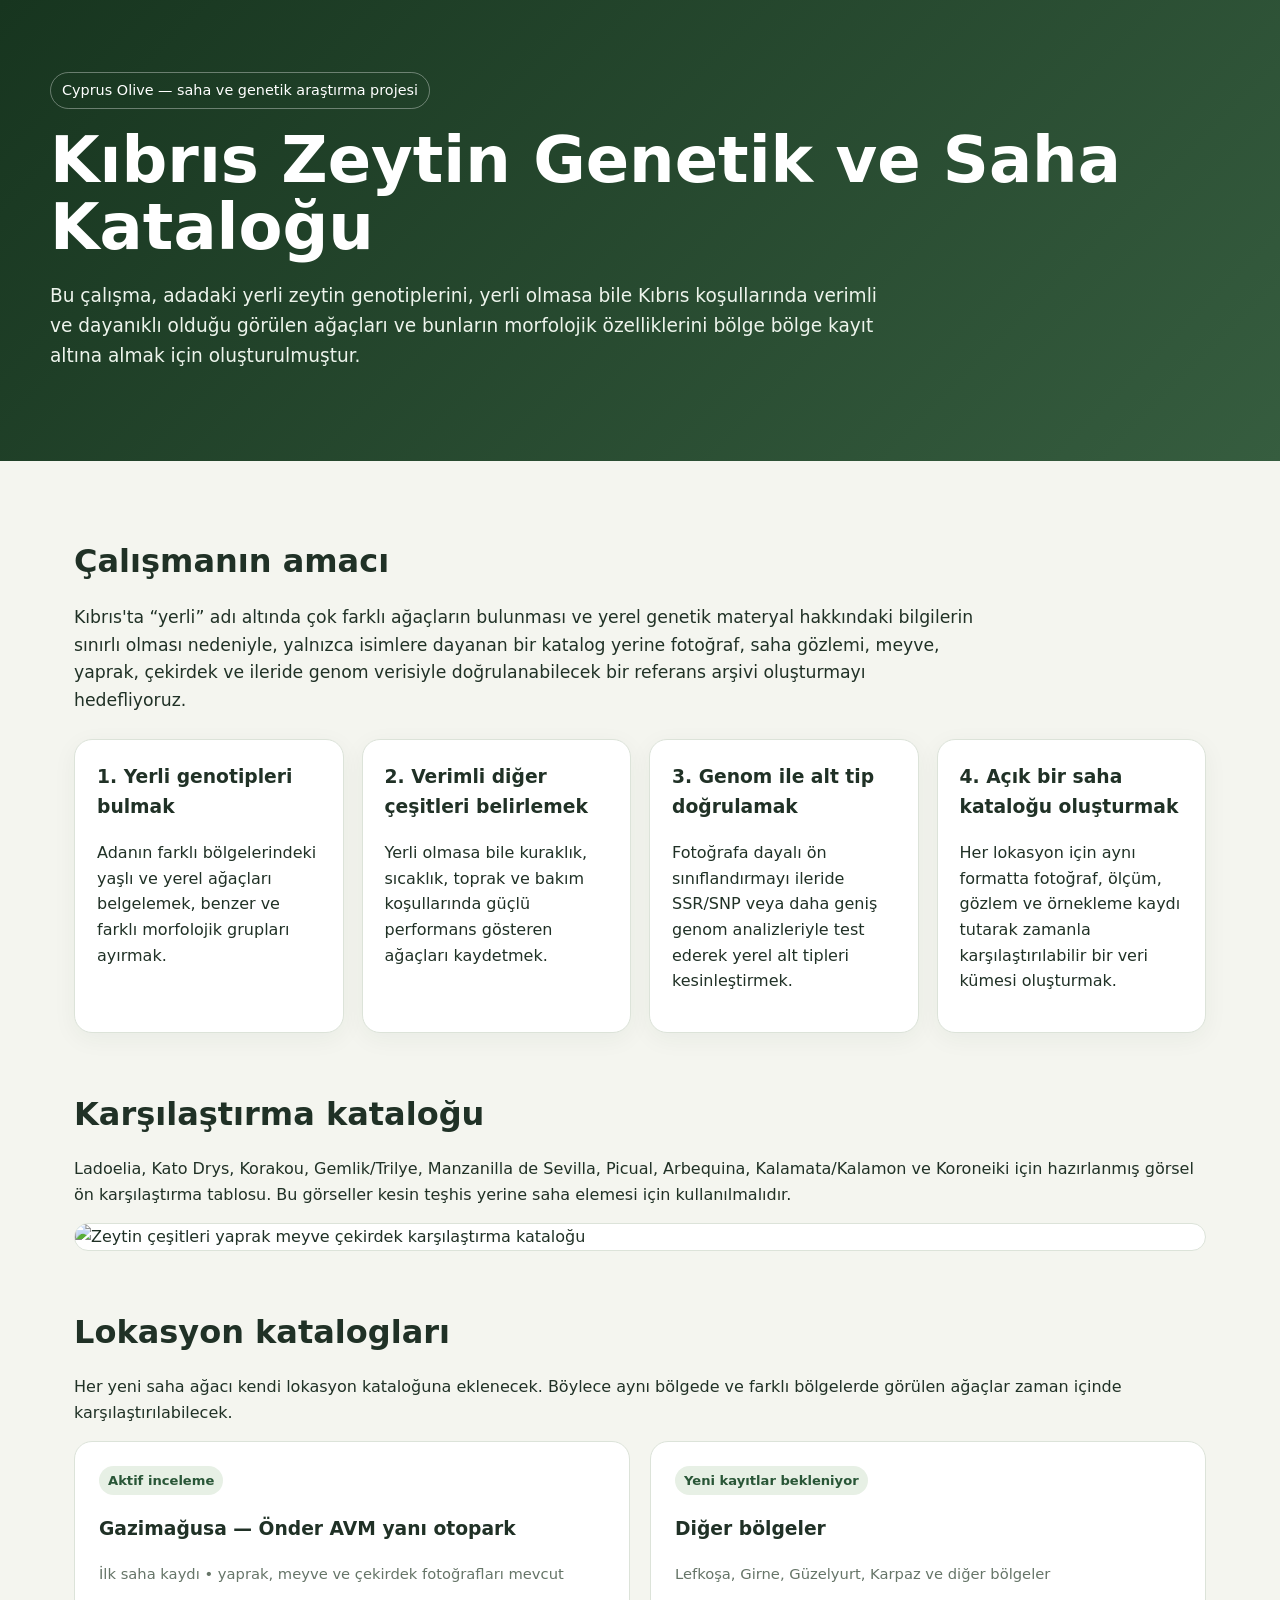
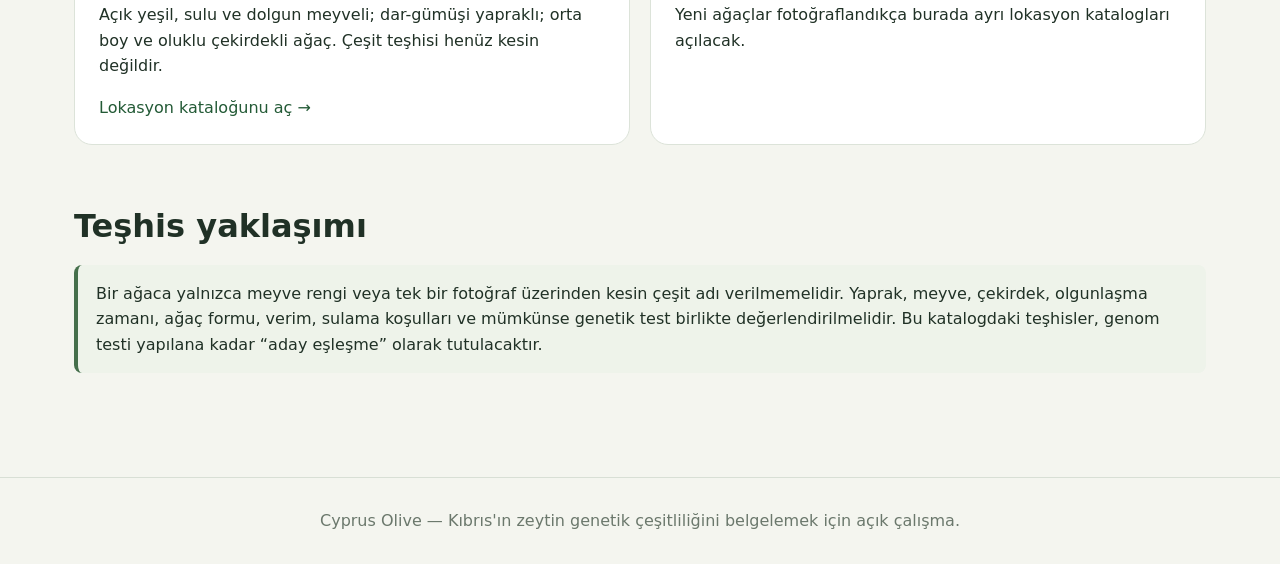
==== web/index.html @ bea218df "Add Turkish project landing page" ====
<!doctype html>
<html lang="tr">
<head>
  <meta charset="utf-8">
  <meta name="viewport" content="width=device-width,initial-scale=1">
  <title>Kıbrıs Zeytin Genetik ve Saha Kataloğu</title>
  <meta name="description" content="Kıbrıs'taki yerli zeytin genotiplerini ve adaya iyi uyum sağlamış verimli diğer çeşitleri belgelemek için saha kataloğu.">
  <link rel="stylesheet" href="styles.css">
</head>
<body>
  <header class="hero">
    <div class="hero-inner">
      <span class="badge">Cyprus Olive — saha ve genetik araştırma projesi</span>
      <h1>Kıbrıs Zeytin Genetik ve Saha Kataloğu</h1>
      <p>Bu çalışma, adadaki yerli zeytin genotiplerini, yerli olmasa bile Kıbrıs koşullarında verimli ve dayanıklı olduğu görülen ağaçları ve bunların morfolojik özelliklerini bölge bölge kayıt altına almak için oluşturulmuştur.</p>
    </div>
  </header>

  <main class="container">
    <section class="section">
      <h2>Çalışmanın amacı</h2>
      <p class="lead">Kıbrıs'ta “yerli” adı altında çok farklı ağaçların bulunması ve yerel genetik materyal hakkındaki bilgilerin sınırlı olması nedeniyle, yalnızca isimlere dayanan bir katalog yerine fotoğraf, saha gözlemi, meyve, yaprak, çekirdek ve ileride genom verisiyle doğrulanabilecek bir referans arşivi oluşturmayı hedefliyoruz.</p>
      <div class="goals">
        <article class="card"><h3>1. Yerli genotipleri bulmak</h3><p>Adanın farklı bölgelerindeki yaşlı ve yerel ağaçları belgelemek, benzer ve farklı morfolojik grupları ayırmak.</p></article>
        <article class="card"><h3>2. Verimli diğer çeşitleri belirlemek</h3><p>Yerli olmasa bile kuraklık, sıcaklık, toprak ve bakım koşullarında güçlü performans gösteren ağaçları kaydetmek.</p></article>
        <article class="card"><h3>3. Genom ile alt tip doğrulamak</h3><p>Fotoğrafa dayalı ön sınıflandırmayı ileride SSR/SNP veya daha geniş genom analizleriyle test ederek yerel alt tipleri kesinleştirmek.</p></article>
        <article class="card"><h3>4. Açık bir saha kataloğu oluşturmak</h3><p>Her lokasyon için aynı formatta fotoğraf, ölçüm, gözlem ve örnekleme kaydı tutarak zamanla karşılaştırılabilir bir veri kümesi oluşturmak.</p></article>
      </div>
    </section>

    <section class="section">
      <h2>Karşılaştırma kataloğu</h2>
      <p>Ladoelia, Kato Drys, Korakou, Gemlik/Trilye, Manzanilla de Sevilla, Picual, Arbequina, Kalamata/Kalamon ve Koroneiki için hazırlanmış görsel ön karşılaştırma tablosu. Bu görseller kesin teşhis yerine saha elemesi için kullanılmalıdır.</p>
      <img class="catalog-image" src="../assets/catalog/karsilastirma-katalogu.svg" alt="Zeytin çeşitleri yaprak meyve çekirdek karşılaştırma kataloğu">
    </section>

    <section class="section" id="lokasyonlar">
      <h2>Lokasyon katalogları</h2>
      <p>Her yeni saha ağacı kendi lokasyon kataloğuna eklenecek. Böylece aynı bölgede ve farklı bölgelerde görülen ağaçlar zaman içinde karşılaştırılabilecek.</p>
      <div class="locations">
        <article class="location-card">
          <span class="status">Aktif inceleme</span>
          <h3>Gazimağusa — Önder AVM yanı otopark</h3>
          <p class="meta">İlk saha kaydı • yaprak, meyve ve çekirdek fotoğrafları mevcut</p>
          <p>Açık yeşil, sulu ve dolgun meyveli; dar-gümüşi yapraklı; orta boy ve oluklu çekirdekli ağaç. Çeşit teşhisi henüz kesin değildir.</p>
          <a href="locations/magusa-onder-avm.html">Lokasyon kataloğunu aç →</a>
        </article>
        <article class="location-card">
          <span class="status">Yeni kayıtlar bekleniyor</span>
          <h3>Diğer bölgeler</h3>
          <p class="meta">Lefkoşa, Girne, Güzelyurt, Karpaz ve diğer bölgeler</p>
          <p>Yeni ağaçlar fotoğraflandıkça burada ayrı lokasyon katalogları açılacak.</p>
        </article>
      </div>
    </section>

    <section class="section">
      <h2>Teşhis yaklaşımı</h2>
      <div class="note">Bir ağaca yalnızca meyve rengi veya tek bir fotoğraf üzerinden kesin çeşit adı verilmemelidir. Yaprak, meyve, çekirdek, olgunlaşma zamanı, ağaç formu, verim, sulama koşulları ve mümkünse genetik test birlikte değerlendirilmelidir. Bu katalogdaki teşhisler, genom testi yapılana kadar “aday eşleşme” olarak tutulacaktır.</div>
    </section>
  </main>
  <footer class="footer">Cyprus Olive — Kıbrıs'ın zeytin genetik çeşitliliğini belgelemek için açık çalışma.</footer>
</body>
</html>
---- web/styles.css ----
*{box-sizing:border-box}body{margin:0;font-family:Inter,system-ui,-apple-system,BlinkMacSystemFont,"Segoe UI",sans-serif;background:#f4f5ef;color:#203126;line-height:1.6}a{color:#235a36;text-decoration:none}a:hover{text-decoration:underline}.hero{background:linear-gradient(135deg,#17351f,#365d3f);color:#fff;padding:72px 24px}.hero-inner,.container{max-width:1180px;margin:0 auto}.hero h1{font-size:clamp(2.2rem,5vw,4.4rem);line-height:1.05;margin:0 0 20px}.hero p{max-width:850px;font-size:1.16rem;color:#edf4ec}.badge{display:inline-block;padding:6px 11px;border:1px solid rgba(255,255,255,.35);border-radius:999px;margin-bottom:18px;font-size:.9rem}.container{padding:48px 24px}.section{margin-bottom:56px}.section h2{font-size:2rem;margin-bottom:12px}.lead{font-size:1.08rem;max-width:900px}.goals{display:grid;grid-template-columns:repeat(auto-fit,minmax(240px,1fr));gap:18px;margin-top:24px}.card{background:#fff;border:1px solid #dce3d9;border-radius:18px;padding:22px;box-shadow:0 6px 24px rgba(27,55,34,.05)}.card h3{margin-top:0}.catalog-image{width:100%;display:block;background:#fff;border:1px solid #dce3d9;border-radius:16px}.locations{display:grid;grid-template-columns:repeat(auto-fit,minmax(280px,1fr));gap:20px}.location-card{background:#fff;border-radius:18px;border:1px solid #dce3d9;padding:24px}.location-card .meta{font-size:.92rem;color:#667568}.status{display:inline-block;background:#e7f0e5;color:#295637;padding:4px 9px;border-radius:999px;font-size:.82rem;font-weight:600}.gallery{display:grid;grid-template-columns:1fr;gap:24px}.gallery img{width:100%;background:#fff;border:1px solid #dce3d9;border-radius:16px}.note{background:#eef3ea;border-left:4px solid #456f4b;padding:16px 18px;border-radius:8px}.footer{border-top:1px solid #d8dfd5;padding:30px 24px;color:#6b786c;text-align:center}@media(max-width:640px){.hero{padding-top:48px}.container{padding:34px 18px}}
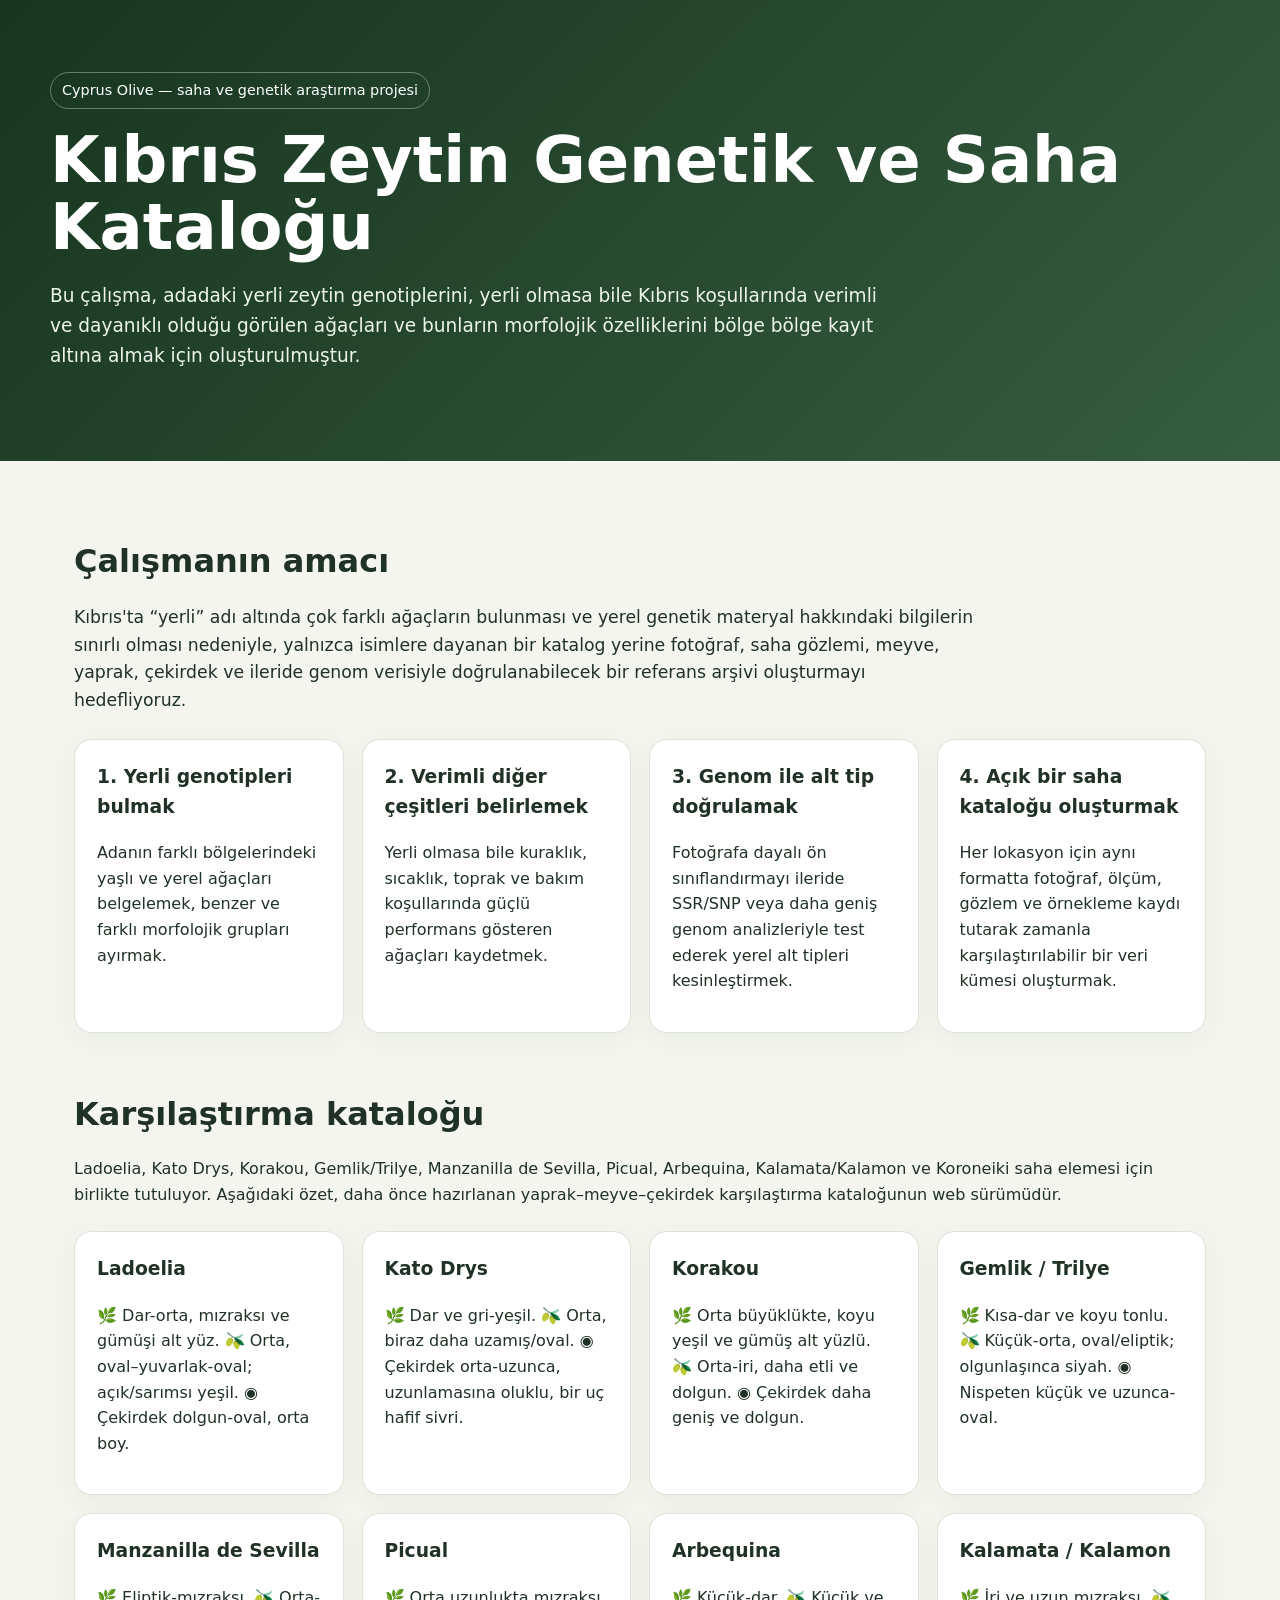
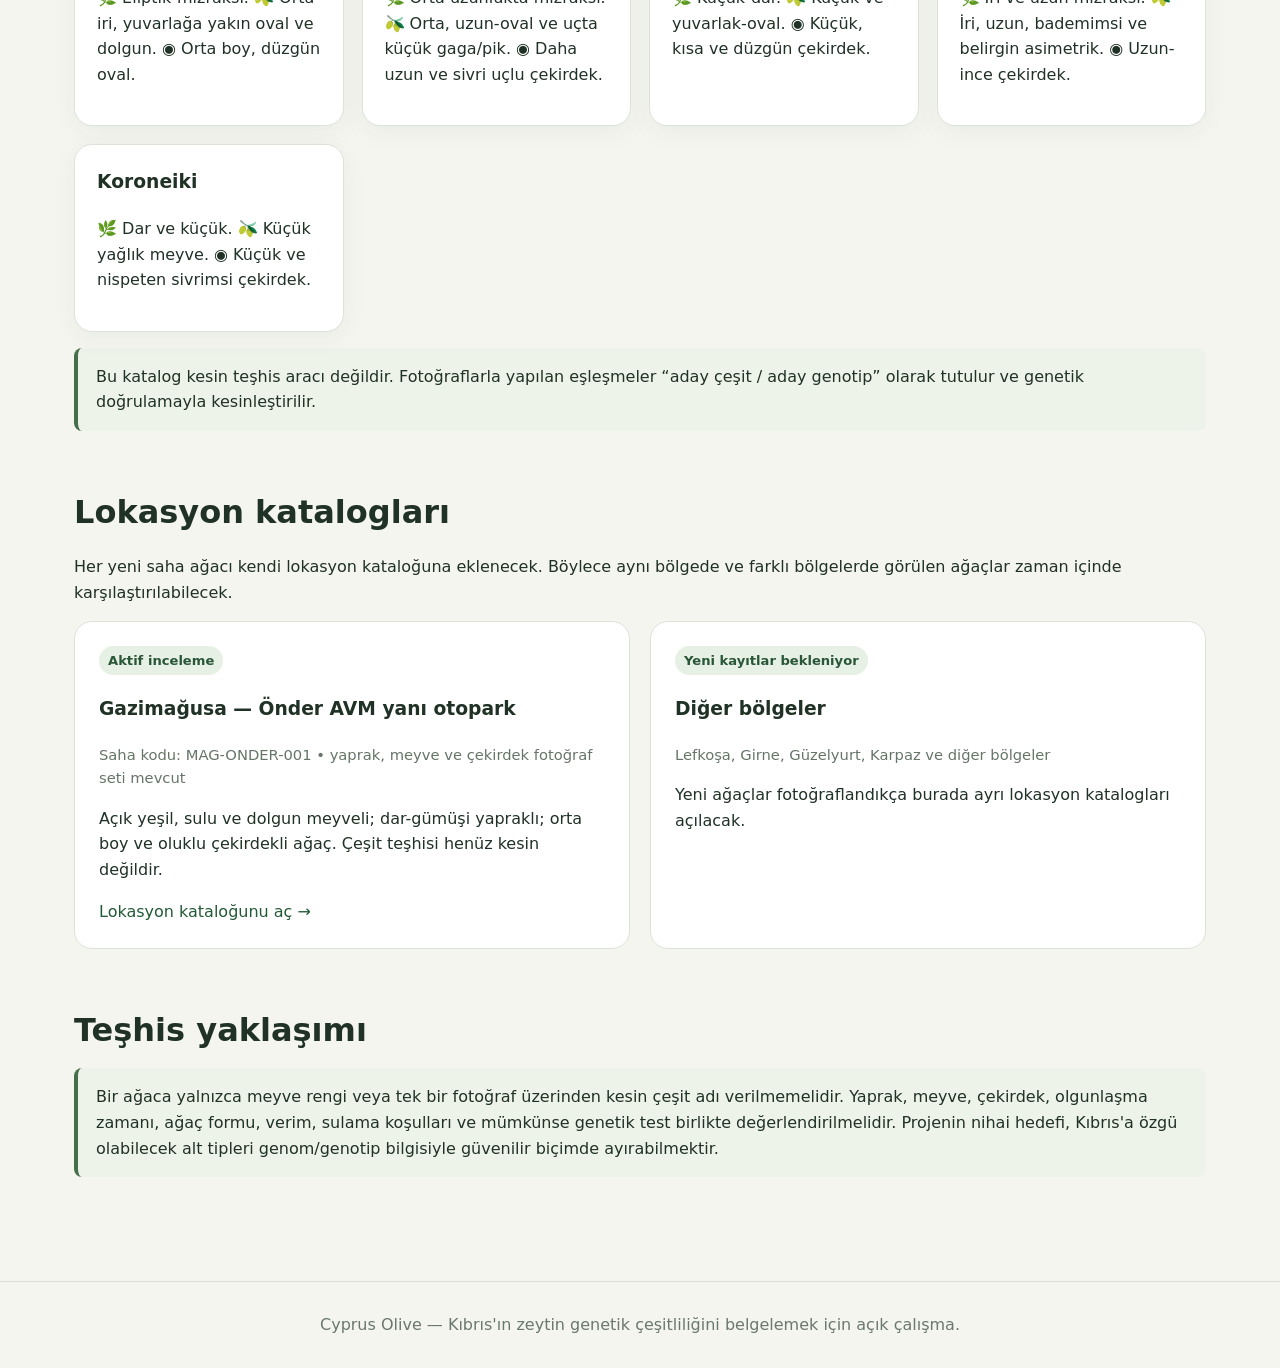
==== commit 1bef3d33: "Embed comparison catalog content in landing page" ====
--- a/web/index.html
+++ b/web/index.html
@@ -30,8 +30,19 @@
 
     <section class="section">
       <h2>Karşılaştırma kataloğu</h2>
-      <p>Ladoelia, Kato Drys, Korakou, Gemlik/Trilye, Manzanilla de Sevilla, Picual, Arbequina, Kalamata/Kalamon ve Koroneiki için hazırlanmış görsel ön karşılaştırma tablosu. Bu görseller kesin teşhis yerine saha elemesi için kullanılmalıdır.</p>
-      <img class="catalog-image" src="../assets/catalog/karsilastirma-katalogu.svg" alt="Zeytin çeşitleri yaprak meyve çekirdek karşılaştırma kataloğu">
+      <p>Ladoelia, Kato Drys, Korakou, Gemlik/Trilye, Manzanilla de Sevilla, Picual, Arbequina, Kalamata/Kalamon ve Koroneiki saha elemesi için birlikte tutuluyor. Aşağıdaki özet, daha önce hazırlanan yaprak–meyve–çekirdek karşılaştırma kataloğunun web sürümüdür.</p>
+      <div class="goals">
+        <article class="card"><h3>Ladoelia</h3><p>🌿 Dar-orta, mızraksı ve gümüşi alt yüz. 🫒 Orta, oval–yuvarlak-oval; açık/sarımsı yeşil. ◉ Çekirdek dolgun-oval, orta boy.</p></article>
+        <article class="card"><h3>Kato Drys</h3><p>🌿 Dar ve gri-yeşil. 🫒 Orta, biraz daha uzamış/oval. ◉ Çekirdek orta-uzunca, uzunlamasına oluklu, bir uç hafif sivri.</p></article>
+        <article class="card"><h3>Korakou</h3><p>🌿 Orta büyüklükte, koyu yeşil ve gümüş alt yüzlü. 🫒 Orta-iri, daha etli ve dolgun. ◉ Çekirdek daha geniş ve dolgun.</p></article>
+        <article class="card"><h3>Gemlik / Trilye</h3><p>🌿 Kısa-dar ve koyu tonlu. 🫒 Küçük-orta, oval/eliptik; olgunlaşınca siyah. ◉ Nispeten küçük ve uzunca-oval.</p></article>
+        <article class="card"><h3>Manzanilla de Sevilla</h3><p>🌿 Eliptik-mızraksı. 🫒 Orta-iri, yuvarlağa yakın oval ve dolgun. ◉ Orta boy, düzgün oval.</p></article>
+        <article class="card"><h3>Picual</h3><p>🌿 Orta uzunlukta mızraksı. 🫒 Orta, uzun-oval ve uçta küçük gaga/pik. ◉ Daha uzun ve sivri uçlu çekirdek.</p></article>
+        <article class="card"><h3>Arbequina</h3><p>🌿 Küçük-dar. 🫒 Küçük ve yuvarlak-oval. ◉ Küçük, kısa ve düzgün çekirdek.</p></article>
+        <article class="card"><h3>Kalamata / Kalamon</h3><p>🌿 İri ve uzun mızraksı. 🫒 İri, uzun, bademimsi ve belirgin asimetrik. ◉ Uzun-ince çekirdek.</p></article>
+        <article class="card"><h3>Koroneiki</h3><p>🌿 Dar ve küçük. 🫒 Küçük yağlık meyve. ◉ Küçük ve nispeten sivrimsi çekirdek.</p></article>
+      </div>
+      <p class="note">Bu katalog kesin teşhis aracı değildir. Fotoğraflarla yapılan eşleşmeler “aday çeşit / aday genotip” olarak tutulur ve genetik doğrulamayla kesinleştirilir.</p>
     </section>
 
     <section class="section" id="lokasyonlar">
@@ -41,7 +52,7 @@
         <article class="location-card">
           <span class="status">Aktif inceleme</span>
           <h3>Gazimağusa — Önder AVM yanı otopark</h3>
-          <p class="meta">İlk saha kaydı • yaprak, meyve ve çekirdek fotoğrafları mevcut</p>
+          <p class="meta">Saha kodu: MAG-ONDER-001 • yaprak, meyve ve çekirdek fotoğraf seti mevcut</p>
           <p>Açık yeşil, sulu ve dolgun meyveli; dar-gümüşi yapraklı; orta boy ve oluklu çekirdekli ağaç. Çeşit teşhisi henüz kesin değildir.</p>
           <a href="locations/magusa-onder-avm.html">Lokasyon kataloğunu aç →</a>
         </article>
@@ -56,7 +67,7 @@
 
     <section class="section">
       <h2>Teşhis yaklaşımı</h2>
-      <div class="note">Bir ağaca yalnızca meyve rengi veya tek bir fotoğraf üzerinden kesin çeşit adı verilmemelidir. Yaprak, meyve, çekirdek, olgunlaşma zamanı, ağaç formu, verim, sulama koşulları ve mümkünse genetik test birlikte değerlendirilmelidir. Bu katalogdaki teşhisler, genom testi yapılana kadar “aday eşleşme” olarak tutulacaktır.</div>
+      <div class="note">Bir ağaca yalnızca meyve rengi veya tek bir fotoğraf üzerinden kesin çeşit adı verilmemelidir. Yaprak, meyve, çekirdek, olgunlaşma zamanı, ağaç formu, verim, sulama koşulları ve mümkünse genetik test birlikte değerlendirilmelidir. Projenin nihai hedefi, Kıbrıs'a özgü olabilecek alt tipleri genom/genotip bilgisiyle güvenilir biçimde ayırabilmektir.</div>
     </section>
   </main>
   <footer class="footer">Cyprus Olive — Kıbrıs'ın zeytin genetik çeşitliliğini belgelemek için açık çalışma.</footer>
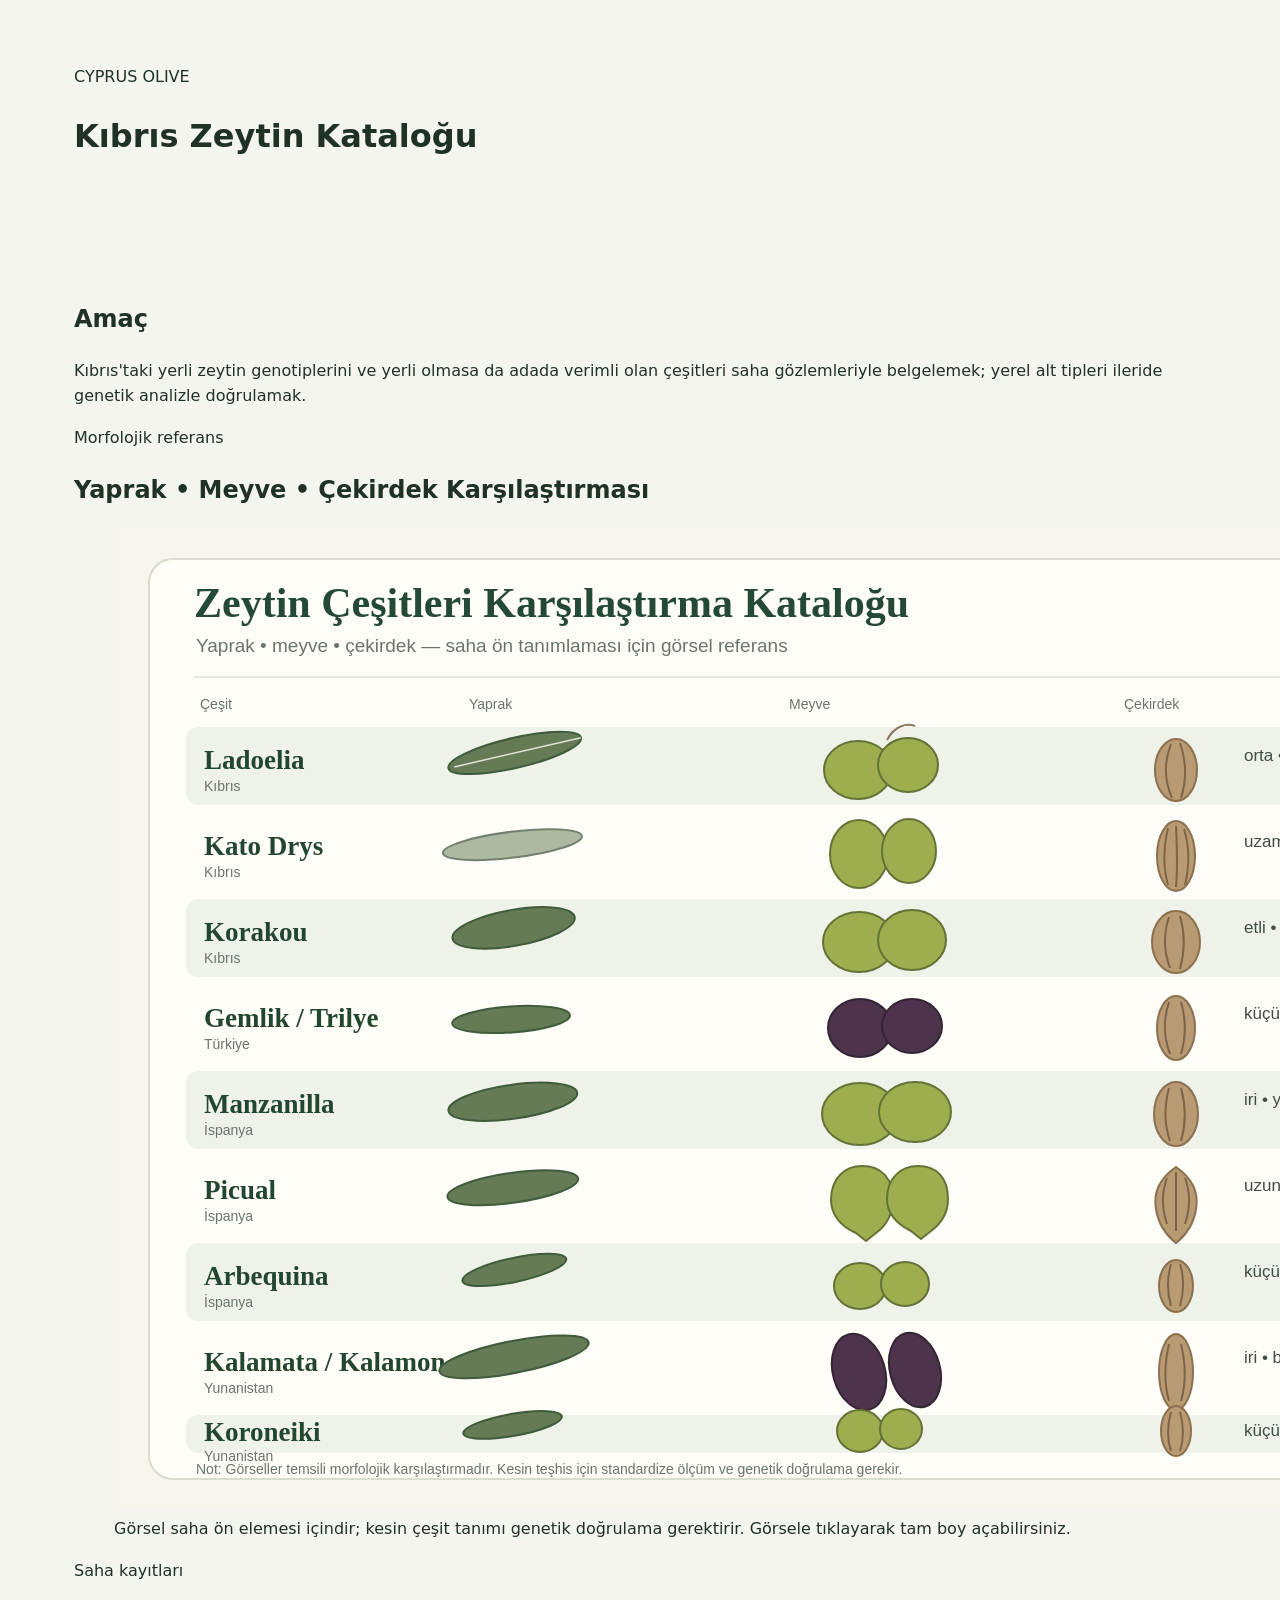
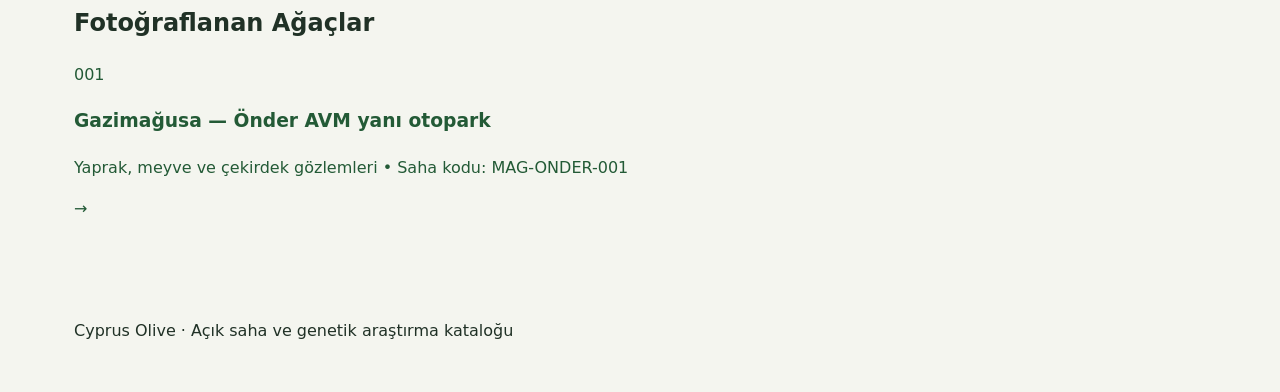
==== commit e6ad6d61: "Simplify Pages home to purpose, visual catalogue and field links" ====
--- a/web/index.html
+++ b/web/index.html
@@ -3,73 +3,67 @@
 <head>
   <meta charset="utf-8">
   <meta name="viewport" content="width=device-width,initial-scale=1">
-  <title>Kıbrıs Zeytin Genetik ve Saha Kataloğu</title>
-  <meta name="description" content="Kıbrıs'taki yerli zeytin genotiplerini ve adaya iyi uyum sağlamış verimli diğer çeşitleri belgelemek için saha kataloğu.">
+  <title>Kıbrıs Zeytin Kataloğu</title>
+  <meta name="description" content="Kıbrıs'taki yerli zeytin genotiplerini ve adaya uyum sağlamış verimli diğer zeytinleri saha gözlemleriyle belgeleyen açık katalog.">
   <link rel="stylesheet" href="styles.css">
 </head>
 <body>
-  <header class="hero">
-    <div class="hero-inner">
-      <span class="badge">Cyprus Olive — saha ve genetik araştırma projesi</span>
-      <h1>Kıbrıs Zeytin Genetik ve Saha Kataloğu</h1>
-      <p>Bu çalışma, adadaki yerli zeytin genotiplerini, yerli olmasa bile Kıbrıs koşullarında verimli ve dayanıklı olduğu görülen ağaçları ve bunların morfolojik özelliklerini bölge bölge kayıt altına almak için oluşturulmuştur.</p>
+  <header class="site-header">
+    <div class="container header-inner">
+      <div>
+        <p class="eyebrow">CYPRUS OLIVE</p>
+        <h1>Kıbrıs Zeytin Kataloğu</h1>
+      </div>
+      <div class="olive-mark" aria-hidden="true">
+        <span></span><span></span><span></span>
+      </div>
     </div>
   </header>
 
   <main class="container">
-    <section class="section">
-      <h2>Çalışmanın amacı</h2>
-      <p class="lead">Kıbrıs'ta “yerli” adı altında çok farklı ağaçların bulunması ve yerel genetik materyal hakkındaki bilgilerin sınırlı olması nedeniyle, yalnızca isimlere dayanan bir katalog yerine fotoğraf, saha gözlemi, meyve, yaprak, çekirdek ve ileride genom verisiyle doğrulanabilecek bir referans arşivi oluşturmayı hedefliyoruz.</p>
-      <div class="goals">
-        <article class="card"><h3>1. Yerli genotipleri bulmak</h3><p>Adanın farklı bölgelerindeki yaşlı ve yerel ağaçları belgelemek, benzer ve farklı morfolojik grupları ayırmak.</p></article>
-        <article class="card"><h3>2. Verimli diğer çeşitleri belirlemek</h3><p>Yerli olmasa bile kuraklık, sıcaklık, toprak ve bakım koşullarında güçlü performans gösteren ağaçları kaydetmek.</p></article>
-        <article class="card"><h3>3. Genom ile alt tip doğrulamak</h3><p>Fotoğrafa dayalı ön sınıflandırmayı ileride SSR/SNP veya daha geniş genom analizleriyle test ederek yerel alt tipleri kesinleştirmek.</p></article>
-        <article class="card"><h3>4. Açık bir saha kataloğu oluşturmak</h3><p>Her lokasyon için aynı formatta fotoğraf, ölçüm, gözlem ve örnekleme kaydı tutarak zamanla karşılaştırılabilir bir veri kümesi oluşturmak.</p></article>
+    <section class="intro" aria-labelledby="amac">
+      <h2 id="amac">Amaç</h2>
+      <p>Kıbrıs'taki yerli zeytin genotiplerini ve yerli olmasa da adada verimli olan çeşitleri saha gözlemleriyle belgelemek; yerel alt tipleri ileride genetik analizle doğrulamak.</p>
+    </section>
+
+    <section class="catalogue" aria-labelledby="katalog">
+      <div class="section-heading">
+        <div>
+          <p class="section-kicker">Morfolojik referans</p>
+          <h2 id="katalog">Yaprak • Meyve • Çekirdek Karşılaştırması</h2>
+        </div>
+      </div>
+      <figure class="catalogue-frame">
+        <a href="assets/zeytin-karsilastirma-katalogu.svg" target="_blank" rel="noopener" aria-label="Karşılaştırma kataloğunu tam boy aç">
+          <img src="assets/zeytin-karsilastirma-katalogu.svg" alt="Ladoelia, Kato Drys, Korakou, Gemlik, Manzanilla, Picual, Arbequina, Kalamata ve Koroneiki yaprak, meyve ve çekirdek karşılaştırma kataloğu">
+        </a>
+        <figcaption>Görsel saha ön elemesi içindir; kesin çeşit tanımı genetik doğrulama gerektirir. Görsele tıklayarak tam boy açabilirsiniz.</figcaption>
+      </figure>
+    </section>
+
+    <section class="field-records" aria-labelledby="kayitlar">
+      <div class="section-heading">
+        <div>
+          <p class="section-kicker">Saha kayıtları</p>
+          <h2 id="kayitlar">Fotoğraflanan Ağaçlar</h2>
+        </div>
+      </div>
+
+      <div class="record-list">
+        <a class="record" href="locations/magusa-onder-avm.html">
+          <div class="record-index">001</div>
+          <div class="record-body">
+            <h3>Gazimağusa — Önder AVM yanı otopark</h3>
+            <p>Yaprak, meyve ve çekirdek gözlemleri • Saha kodu: MAG-ONDER-001</p>
+          </div>
+          <span class="record-arrow" aria-hidden="true">→</span>
+        </a>
       </div>
     </section>
+  </main>
 
-    <section class="section">
-      <h2>Karşılaştırma kataloğu</h2>
-      <p>Ladoelia, Kato Drys, Korakou, Gemlik/Trilye, Manzanilla de Sevilla, Picual, Arbequina, Kalamata/Kalamon ve Koroneiki saha elemesi için birlikte tutuluyor. Aşağıdaki özet, daha önce hazırlanan yaprak–meyve–çekirdek karşılaştırma kataloğunun web sürümüdür.</p>
-      <div class="goals">
-        <article class="card"><h3>Ladoelia</h3><p>🌿 Dar-orta, mızraksı ve gümüşi alt yüz. 🫒 Orta, oval–yuvarlak-oval; açık/sarımsı yeşil. ◉ Çekirdek dolgun-oval, orta boy.</p></article>
-        <article class="card"><h3>Kato Drys</h3><p>🌿 Dar ve gri-yeşil. 🫒 Orta, biraz daha uzamış/oval. ◉ Çekirdek orta-uzunca, uzunlamasına oluklu, bir uç hafif sivri.</p></article>
-        <article class="card"><h3>Korakou</h3><p>🌿 Orta büyüklükte, koyu yeşil ve gümüş alt yüzlü. 🫒 Orta-iri, daha etli ve dolgun. ◉ Çekirdek daha geniş ve dolgun.</p></article>
-        <article class="card"><h3>Gemlik / Trilye</h3><p>🌿 Kısa-dar ve koyu tonlu. 🫒 Küçük-orta, oval/eliptik; olgunlaşınca siyah. ◉ Nispeten küçük ve uzunca-oval.</p></article>
-        <article class="card"><h3>Manzanilla de Sevilla</h3><p>🌿 Eliptik-mızraksı. 🫒 Orta-iri, yuvarlağa yakın oval ve dolgun. ◉ Orta boy, düzgün oval.</p></article>
-        <article class="card"><h3>Picual</h3><p>🌿 Orta uzunlukta mızraksı. 🫒 Orta, uzun-oval ve uçta küçük gaga/pik. ◉ Daha uzun ve sivri uçlu çekirdek.</p></article>
-        <article class="card"><h3>Arbequina</h3><p>🌿 Küçük-dar. 🫒 Küçük ve yuvarlak-oval. ◉ Küçük, kısa ve düzgün çekirdek.</p></article>
-        <article class="card"><h3>Kalamata / Kalamon</h3><p>🌿 İri ve uzun mızraksı. 🫒 İri, uzun, bademimsi ve belirgin asimetrik. ◉ Uzun-ince çekirdek.</p></article>
-        <article class="card"><h3>Koroneiki</h3><p>🌿 Dar ve küçük. 🫒 Küçük yağlık meyve. ◉ Küçük ve nispeten sivrimsi çekirdek.</p></article>
-      </div>
-      <p class="note">Bu katalog kesin teşhis aracı değildir. Fotoğraflarla yapılan eşleşmeler “aday çeşit / aday genotip” olarak tutulur ve genetik doğrulamayla kesinleştirilir.</p>
-    </section>
-
-    <section class="section" id="lokasyonlar">
-      <h2>Lokasyon katalogları</h2>
-      <p>Her yeni saha ağacı kendi lokasyon kataloğuna eklenecek. Böylece aynı bölgede ve farklı bölgelerde görülen ağaçlar zaman içinde karşılaştırılabilecek.</p>
-      <div class="locations">
-        <article class="location-card">
-          <span class="status">Aktif inceleme</span>
-          <h3>Gazimağusa — Önder AVM yanı otopark</h3>
-          <p class="meta">Saha kodu: MAG-ONDER-001 • yaprak, meyve ve çekirdek fotoğraf seti mevcut</p>
-          <p>Açık yeşil, sulu ve dolgun meyveli; dar-gümüşi yapraklı; orta boy ve oluklu çekirdekli ağaç. Çeşit teşhisi henüz kesin değildir.</p>
-          <a href="locations/magusa-onder-avm.html">Lokasyon kataloğunu aç →</a>
-        </article>
-        <article class="location-card">
-          <span class="status">Yeni kayıtlar bekleniyor</span>
-          <h3>Diğer bölgeler</h3>
-          <p class="meta">Lefkoşa, Girne, Güzelyurt, Karpaz ve diğer bölgeler</p>
-          <p>Yeni ağaçlar fotoğraflandıkça burada ayrı lokasyon katalogları açılacak.</p>
-        </article>
-      </div>
-    </section>
-
-    <section class="section">
-      <h2>Teşhis yaklaşımı</h2>
-      <div class="note">Bir ağaca yalnızca meyve rengi veya tek bir fotoğraf üzerinden kesin çeşit adı verilmemelidir. Yaprak, meyve, çekirdek, olgunlaşma zamanı, ağaç formu, verim, sulama koşulları ve mümkünse genetik test birlikte değerlendirilmelidir. Projenin nihai hedefi, Kıbrıs'a özgü olabilecek alt tipleri genom/genotip bilgisiyle güvenilir biçimde ayırabilmektir.</div>
-    </section>
-  </main>
-  <footer class="footer">Cyprus Olive — Kıbrıs'ın zeytin genetik çeşitliliğini belgelemek için açık çalışma.</footer>
+  <footer class="site-footer">
+    <div class="container">Cyprus Olive · Açık saha ve genetik araştırma kataloğu</div>
+  </footer>
 </body>
 </html>
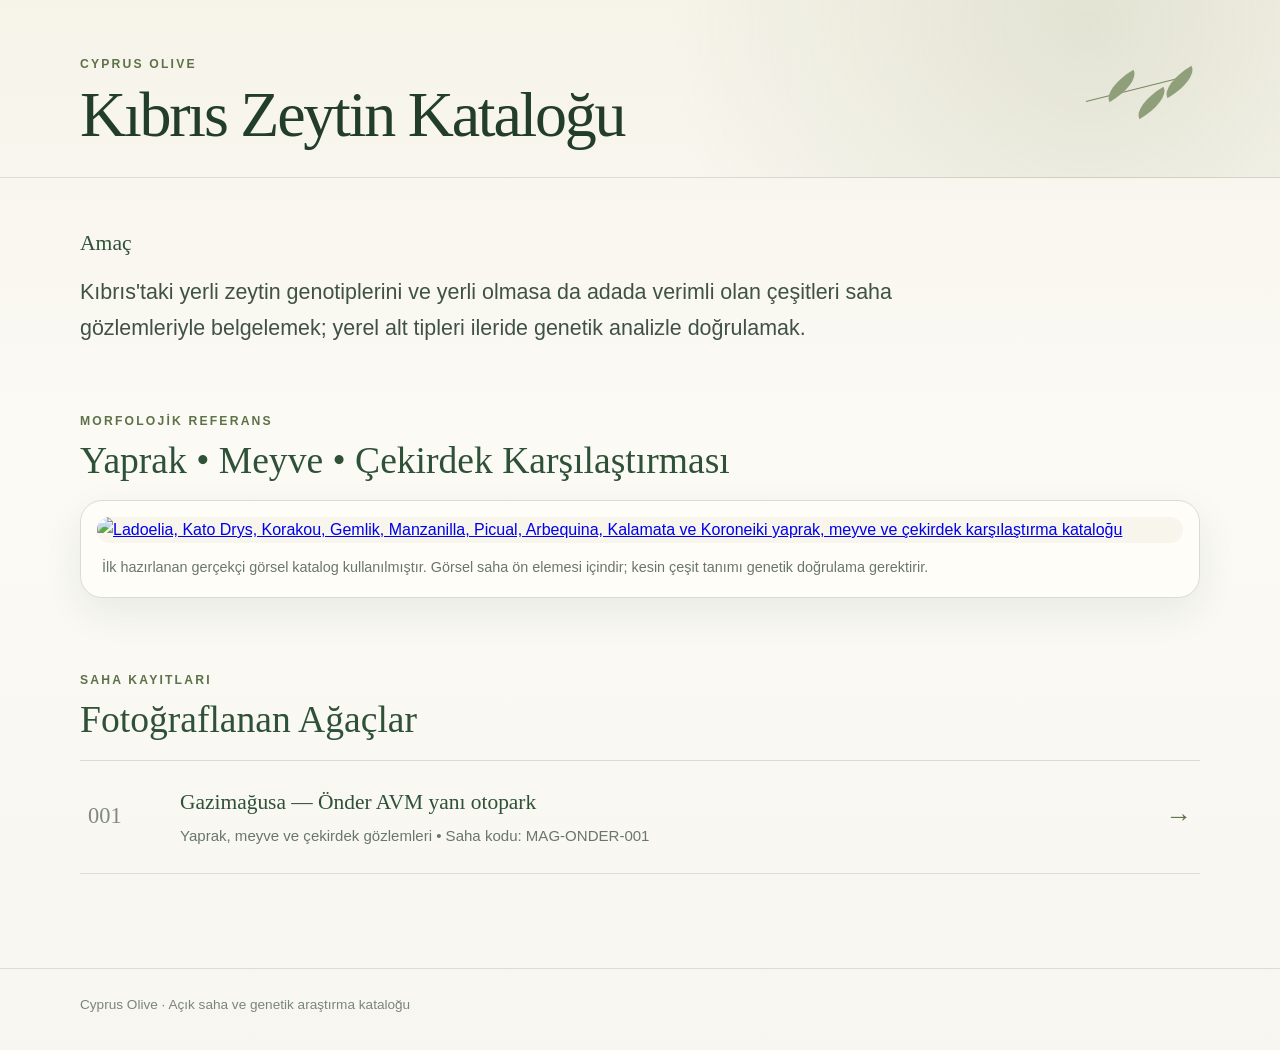
==== commit 78b55627: "Use original realistic catalogue visual on Pages" ====
--- a/web/index.html
+++ b/web/index.html
@@ -14,9 +14,7 @@
         <p class="eyebrow">CYPRUS OLIVE</p>
         <h1>Kıbrıs Zeytin Kataloğu</h1>
       </div>
-      <div class="olive-mark" aria-hidden="true">
-        <span></span><span></span><span></span>
-      </div>
+      <div class="olive-mark" aria-hidden="true"><span></span><span></span><span></span></div>
     </div>
   </header>
 
@@ -34,10 +32,10 @@
         </div>
       </div>
       <figure class="catalogue-frame">
-        <a href="assets/zeytin-karsilastirma-katalogu.svg" target="_blank" rel="noopener" aria-label="Karşılaştırma kataloğunu tam boy aç">
-          <img src="assets/zeytin-karsilastirma-katalogu.svg" alt="Ladoelia, Kato Drys, Korakou, Gemlik, Manzanilla, Picual, Arbequina, Kalamata ve Koroneiki yaprak, meyve ve çekirdek karşılaştırma kataloğu">
+        <a id="catalogue-link" href="#" target="_blank" rel="noopener" aria-label="Karşılaştırma kataloğunu tam boy aç">
+          <img id="catalogue-image" alt="Ladoelia, Kato Drys, Korakou, Gemlik, Manzanilla, Picual, Arbequina, Kalamata ve Koroneiki yaprak, meyve ve çekirdek karşılaştırma kataloğu">
         </a>
-        <figcaption>Görsel saha ön elemesi içindir; kesin çeşit tanımı genetik doğrulama gerektirir. Görsele tıklayarak tam boy açabilirsiniz.</figcaption>
+        <figcaption>İlk hazırlanan gerçekçi görsel katalog kullanılmıştır. Görsel saha ön elemesi içindir; kesin çeşit tanımı genetik doğrulama gerektirir.</figcaption>
       </figure>
     </section>
 
@@ -48,7 +46,6 @@
           <h2 id="kayitlar">Fotoğraflanan Ağaçlar</h2>
         </div>
       </div>
-
       <div class="record-list">
         <a class="record" href="locations/magusa-onder-avm.html">
           <div class="record-index">001</div>
@@ -62,8 +59,20 @@
     </section>
   </main>
 
-  <footer class="site-footer">
-    <div class="container">Cyprus Olive · Açık saha ve genetik araştırma kataloğu</div>
-  </footer>
+  <footer class="site-footer"><div class="container">Cyprus Olive · Açık saha ve genetik araştırma kataloğu</div></footer>
+
+  <script>
+    fetch('assets/zeytin-karsilastirma-katalogu.b64')
+      .then(response => {
+        if (!response.ok) throw new Error('Katalog görseli yüklenemedi');
+        return response.text();
+      })
+      .then(base64 => {
+        const src = 'data:image/jpeg;base64,' + base64.trim();
+        document.getElementById('catalogue-image').src = src;
+        document.getElementById('catalogue-link').href = src;
+      })
+      .catch(error => console.error(error));
+  </script>
 </body>
 </html>
--- a/web/styles.css
+++ b/web/styles.css
@@ -1 +1 @@
-*{box-sizing:border-box}body{margin:0;font-family:Inter,system-ui,-apple-system,BlinkMacSystemFont,"Segoe UI",sans-serif;background:#f4f5ef;color:#203126;line-height:1.6}a{color:#235a36;text-decoration:none}a:hover{text-decoration:underline}.hero{background:linear-gradient(135deg,#17351f,#365d3f);color:#fff;padding:72px 24px}.hero-inner,.container{max-width:1180px;margin:0 auto}.hero h1{font-size:clamp(2.2rem,5vw,4.4rem);line-height:1.05;margin:0 0 20px}.hero p{max-width:850px;font-size:1.16rem;color:#edf4ec}.badge{display:inline-block;padding:6px 11px;border:1px solid rgba(255,255,255,.35);border-radius:999px;margin-bottom:18px;font-size:.9rem}.container{padding:48px 24px}.section{margin-bottom:56px}.section h2{font-size:2rem;margin-bottom:12px}.lead{font-size:1.08rem;max-width:900px}.goals{display:grid;grid-template-columns:repeat(auto-fit,minmax(240px,1fr));gap:18px;margin-top:24px}.card{background:#fff;border:1px solid #dce3d9;border-radius:18px;padding:22px;box-shadow:0 6px 24px rgba(27,55,34,.05)}.card h3{margin-top:0}.catalog-image{width:100%;display:block;background:#fff;border:1px solid #dce3d9;border-radius:16px}.locations{display:grid;grid-template-columns:repeat(auto-fit,minmax(280px,1fr));gap:20px}.location-card{background:#fff;border-radius:18px;border:1px solid #dce3d9;padding:24px}.location-card .meta{font-size:.92rem;color:#667568}.status{display:inline-block;background:#e7f0e5;color:#295637;padding:4px 9px;border-radius:999px;font-size:.82rem;font-weight:600}.gallery{display:grid;grid-template-columns:1fr;gap:24px}.gallery img{width:100%;background:#fff;border:1px solid #dce3d9;border-radius:16px}.note{background:#eef3ea;border-left:4px solid #456f4b;padding:16px 18px;border-radius:8px}.footer{border-top:1px solid #d8dfd5;padding:30px 24px;color:#6b786c;text-align:center}@media(max-width:640px){.hero{padding-top:48px}.container{padding:34px 18px}}+:root{--ink:#21352a;--muted:#69766e;--olive:#5d7248;--olive-dark:#2f5138;--olive-soft:#e9eee2;--paper:#fffdf7;--sand:#f3f0e6;--line:#d9ded2;--shadow:0 14px 38px rgba(39,61,46,.08)}*{box-sizing:border-box}html{scroll-behavior:smooth}body{margin:0;background:linear-gradient(180deg,#f6f3e9 0,#fbfaf5 28rem,#f7f6f0 100%);color:var(--ink);font-family:Inter,ui-sans-serif,-apple-system,BlinkMacSystemFont,"Segoe UI",sans-serif;line-height:1.65}.container{width:min(1120px,calc(100% - 40px));margin:0 auto}.site-header{padding:54px 0 30px;border-bottom:1px solid rgba(84,108,77,.18);background:radial-gradient(circle at 85% 15%,rgba(123,143,96,.16),transparent 26rem)}.header-inner{display:flex;align-items:center;justify-content:space-between;gap:30px}.eyebrow,.section-kicker{margin:0 0 8px;color:var(--olive);font-size:.76rem;font-weight:800;letter-spacing:.18em;text-transform:uppercase}.site-header h1{margin:0;font-family:Georgia,"Times New Roman",serif;font-size:clamp(2.2rem,5vw,4.25rem);font-weight:500;line-height:1.02;letter-spacing:-.035em;color:#233d2b}.olive-mark{position:relative;width:122px;height:62px;opacity:.85}.olive-mark:before{content:"";position:absolute;left:8px;top:31px;width:102px;height:1px;background:#64794e;transform:rotate(-14deg);transform-origin:left center}.olive-mark span{position:absolute;width:37px;height:16px;border-radius:100% 0 100% 0;background:#809369;transform:rotate(-30deg)}.olive-mark span:nth-child(1){left:25px;top:8px}.olive-mark span:nth-child(2){left:55px;top:25px;transform:rotate(150deg)}.olive-mark span:nth-child(3){left:83px;top:4px}.intro{padding:48px 0 28px;max-width:920px}.intro h2,.section-heading h2{font-family:Georgia,"Times New Roman",serif;font-weight:500;color:var(--olive-dark)}.intro h2{margin:0 0 12px;font-size:1.35rem}.intro p{margin:0;font-size:clamp(1.08rem,2vw,1.34rem);line-height:1.7;color:#405146}.catalogue,.field-records{padding:36px 0}.section-heading{display:flex;align-items:end;justify-content:space-between;margin-bottom:18px}.section-heading h2{margin:0;font-size:clamp(1.65rem,3vw,2.35rem);line-height:1.15}.catalogue-frame{margin:0;background:var(--paper);border:1px solid var(--line);border-radius:22px;padding:16px;box-shadow:var(--shadow)}.catalogue-frame a{display:block}.catalogue-frame img{display:block;width:100%;height:auto;border-radius:13px;background:#f7f5ec}.catalogue-frame figcaption{padding:13px 5px 1px;color:var(--muted);font-size:.9rem}.record-list{border-top:1px solid var(--line)}.record{display:grid;grid-template-columns:74px 1fr 42px;gap:18px;align-items:center;padding:24px 8px;border-bottom:1px solid var(--line);color:inherit;text-decoration:none;transition:background-color .18s ease,padding .18s ease}.record:hover{background:rgba(233,238,226,.64);padding-left:16px;padding-right:16px}.record-index{font-family:Georgia,"Times New Roman",serif;font-size:1.4rem;color:#7f8b80}.record-body h3{margin:0 0 4px;font-family:Georgia,"Times New Roman",serif;font-weight:500;font-size:1.34rem;color:var(--olive-dark)}.record-body p{margin:0;color:var(--muted);font-size:.94rem}.record-arrow{font-size:1.65rem;color:var(--olive);justify-self:end}.site-footer{margin-top:58px;padding:25px 0 34px;border-top:1px solid var(--line);color:#7a857d;font-size:.85rem}@media(max-width:700px){.container{width:min(100% - 28px,1120px)}.site-header{padding-top:38px}.olive-mark{display:none}.intro{padding-top:36px}.catalogue,.field-records{padding:28px 0}.catalogue-frame{padding:8px;border-radius:15px}.record{grid-template-columns:48px 1fr 28px;gap:10px;padding:20px 2px}.record:hover{padding-left:7px;padding-right:7px}.record-body h3{font-size:1.12rem}.record-body p{font-size:.85rem}}
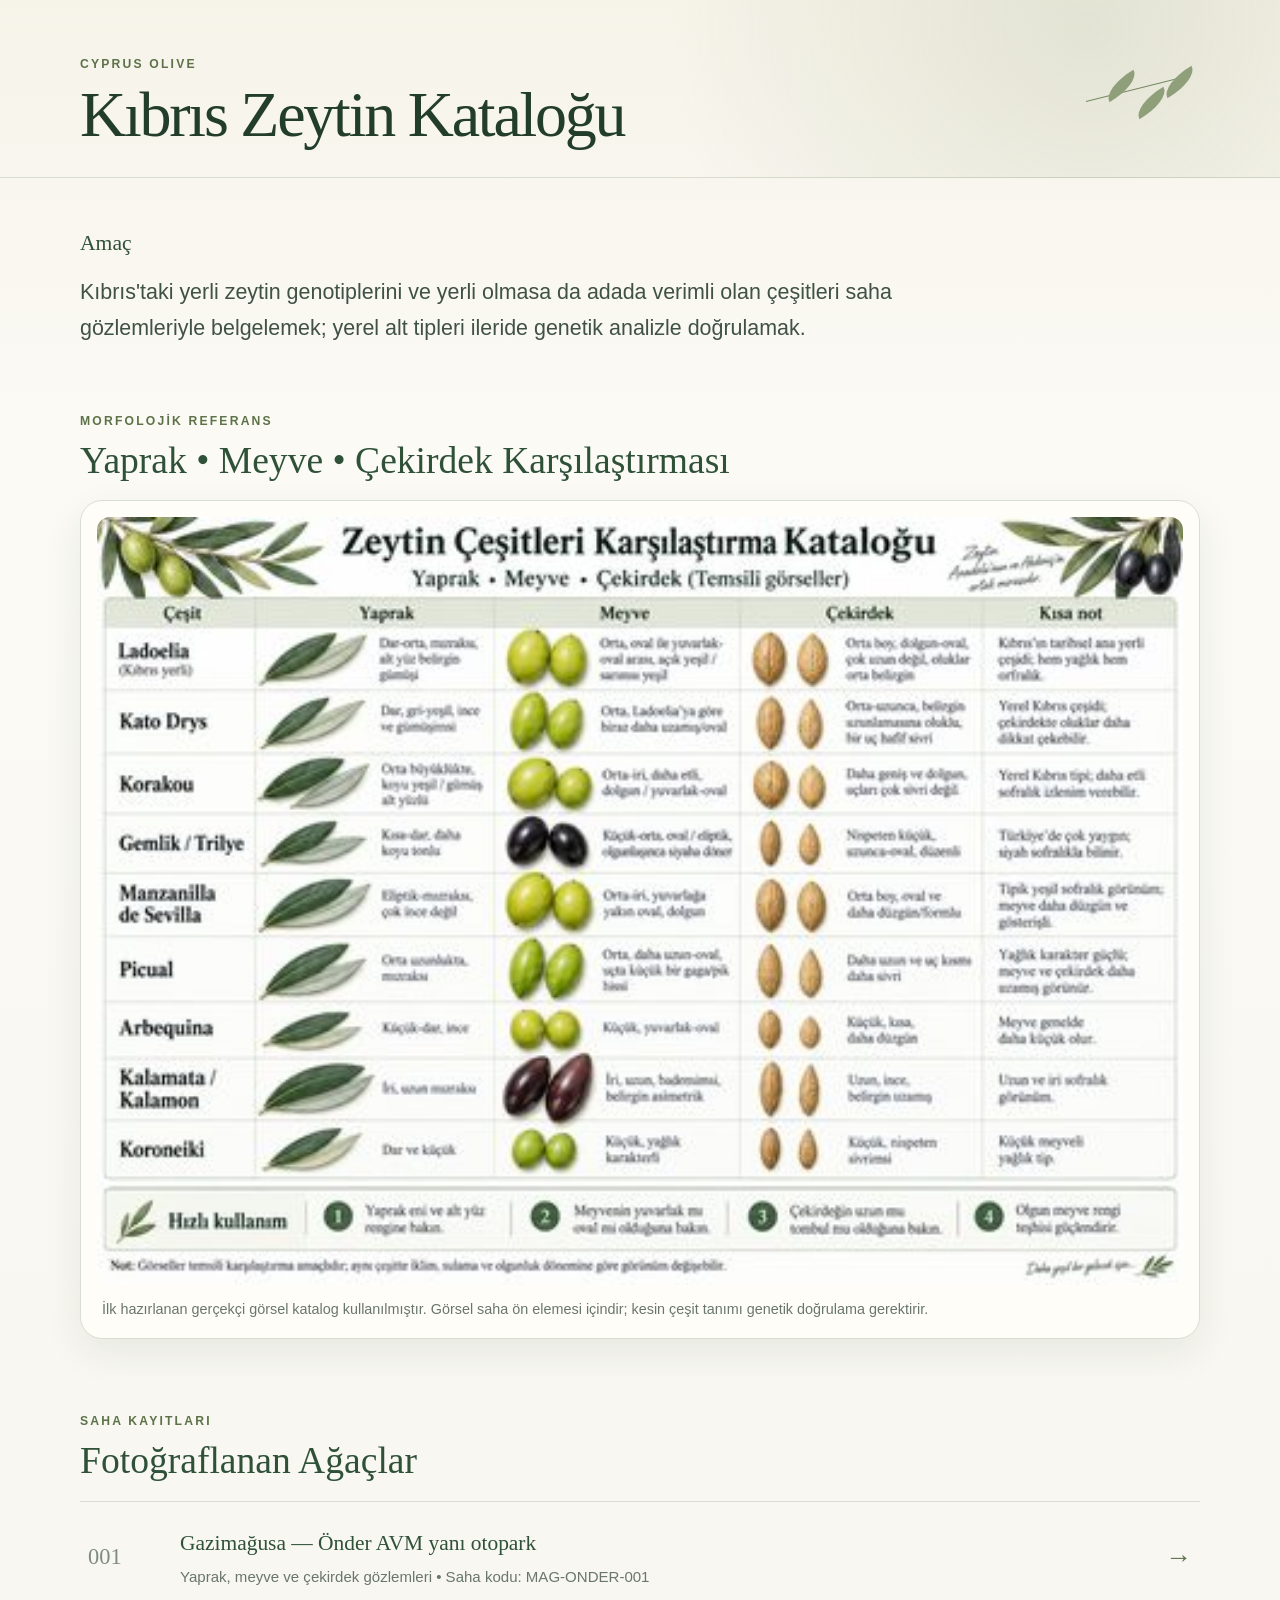
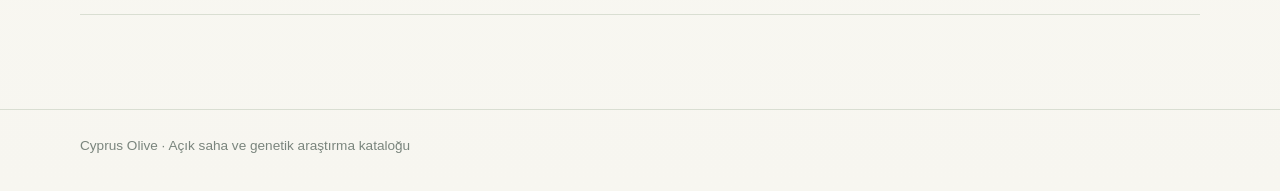
==== commit b55e5e82: "Fix broken realistic catalogue image on Pages" ====
--- a/web/index.html
+++ b/web/index.html
@@ -62,17 +62,34 @@
   <footer class="site-footer"><div class="container">Cyprus Olive · Açık saha ve genetik araştırma kataloğu</div></footer>
 
   <script>
-    fetch('assets/zeytin-karsilastirma-katalogu.b64')
-      .then(response => {
-        if (!response.ok) throw new Error('Katalog görseli yüklenemedi');
+    const catalogueParts = [
+      'assets/catalog-parts/good1.b64',
+      'assets/catalog-parts/good2.b64',
+      'assets/catalog-parts/good3.b64',
+      'assets/catalog-parts/good4a.b64',
+      'assets/catalog-parts/good4b.b64',
+      'assets/catalog-parts/good5.b64',
+      'assets/catalog-parts/good6.b64'
+    ];
+
+    Promise.all(catalogueParts.map(path =>
+      fetch(path).then(response => {
+        if (!response.ok) throw new Error('Katalog parçası yüklenemedi: ' + path);
         return response.text();
       })
-      .then(base64 => {
-        const src = 'data:image/jpeg;base64,' + base64.trim();
+    ))
+      .then(parts => {
+        const base64 = parts.join('').replace(/\s/g, '');
+        const src = 'data:image/jpeg;base64,' + base64;
         document.getElementById('catalogue-image').src = src;
         document.getElementById('catalogue-link').href = src;
       })
-      .catch(error => console.error(error));
+      .catch(error => {
+        console.error(error);
+        const fallback = 'assets/zeytin-karsilastirma-katalogu.svg';
+        document.getElementById('catalogue-image').src = fallback;
+        document.getElementById('catalogue-link').href = fallback;
+      });
   </script>
 </body>
 </html>
